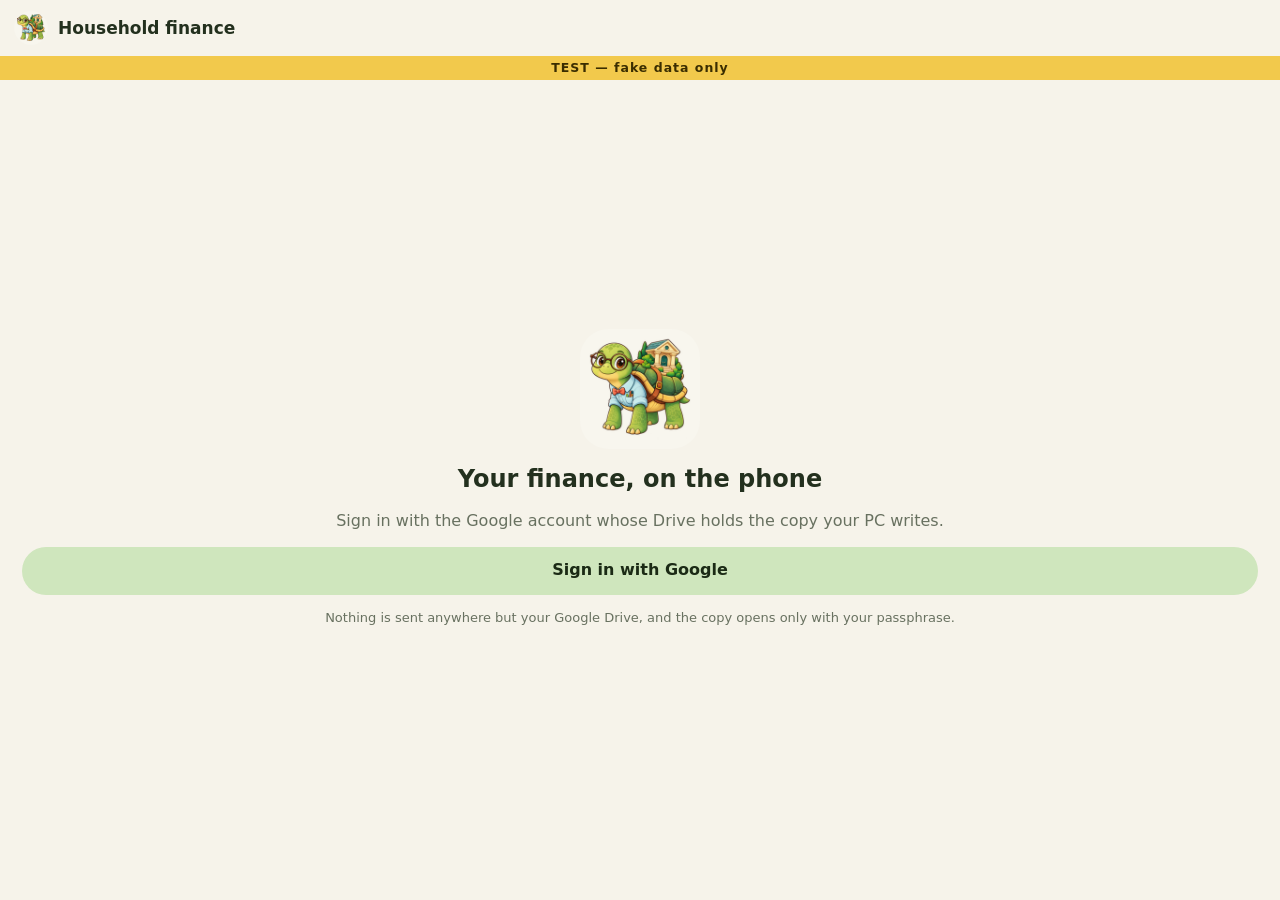
==== beta/index.html @ 58d68648 "Phone app update (beta)" ====
<!doctype html>
<html lang="en">
<head>
<meta charset="utf-8">
<meta name="viewport" content="width=device-width,initial-scale=1,viewport-fit=cover">
<meta name="theme-color" content="#f6f3ea" media="(prefers-color-scheme: light)">
<meta name="theme-color" content="#151a13" media="(prefers-color-scheme: dark)">
<meta name="referrer" content="no-referrer">
<!-- connect-src is the guard that matters: this page can only talk to Google's Drive API. -->
<meta http-equiv="Content-Security-Policy" content="default-src 'self'; script-src 'self' 'unsafe-inline' https://accounts.google.com; connect-src https://www.googleapis.com https://accounts.google.com; frame-src https://accounts.google.com; img-src 'self' data:; style-src 'self' 'unsafe-inline' https://accounts.google.com; worker-src 'self'">
<title>Household finance</title>
<link rel="manifest" href="manifest.webmanifest">
<link rel="icon" href="icon-192.png">
<link rel="apple-touch-icon" href="icon-192.png">
<link rel="stylesheet" href="app.css?v=17">
<script src="https://accounts.google.com/gsi/client" async></script>
<script>
  // If the app script cannot start (an old cached file, no connection), say so instead of showing a blank page.
  window.addEventListener("error", function (e) { window.__bootError = (e.message || "") + (e.filename ? " · " + e.filename.split("/").pop() : ""); });
  setTimeout(function () {
    if (window.__appStarted) return;
    document.getElementById("msg").textContent = "The app did not start" + (window.__bootError ? " (" + window.__bootError + ")" : "") +
      ". A new version may still be on its way: tap Reload, or close the app fully and open it again.";
    var r = document.getElementById("retry"); r.textContent = "Reload"; r.onclick = function () { location.reload(); };
    document.getElementById("resignin").hidden = true;
    document.getElementById("screen-msg").hidden = false;
  }, 6000);
</script>
<script type="module" src="app.js?v=17"></script>
</head>
<body>
<header class="top">
  <img id="turtle" src="icon-192.png" alt="" width="34" height="34">
  <div class="grow"><b>Household finance</b><div id="fresh" class="sub"></div></div>
  <button id="menu-btn" class="icon-btn" aria-label="More" hidden>⋯</button>
</header>

<div id="profile-strip" hidden>TEST — fake data only</div>

<main id="main">
  <section id="screen-start" class="gate" hidden>
    <img src="icon-512.png" alt="" width="120" height="120">
    <h1>Your finance, on the phone</h1>
    <p>Sign in with the Google account whose Drive holds the copy your PC writes.</p>
    <button id="signin" class="primary">Sign in with Google</button>
    <p class="fine">Nothing is sent anywhere but your Google Drive, and the copy opens only with your passphrase.</p>
  </section>
  <section id="screen-unlock" class="gate" hidden>
    <h1>Unlock</h1>
    <p>The passphrase you set on the PC under Settings → Phone.</p>
    <form id="unlock-form" autocomplete="off">
      <input id="pass" type="password" autocomplete="off" placeholder="Passphrase" required>
      <label class="check"><input id="remember" type="checkbox" checked> Remember on this phone for 30 days</label>
      <button id="unlock-btn" class="primary">Unlock</button>
    </form>
    <p id="unlock-msg" class="warn"></p>
  </section>
  <section id="screen-msg" class="gate" hidden>
    <p id="msg"></p>
    <button id="retry" class="primary">Try again</button>
    <button id="resignin" class="ghost">Sign in again</button>
  </section>
  <div id="views" hidden></div>
</main>

<nav id="tabbar" hidden></nav>
<div id="sheet-root"></div>
<div id="toast" role="status" hidden></div>
</body>
</html>
---- beta/app.css ----
/* Phone app (PLAN-44). One screen per tab; detail opens in a bottom sheet. Turtle-banker palette from the PC app. */
:root {
  --bg: #f6f3ea; --card: #fffdf7; --ink: #23301e; --muted: #687160; --line: #e6e0cc;
  --accent: #3f7a35; --accent-ink: #1e3a17; --accent-soft: #e6f1dc; --btn: #cfe6bd;
  --need: #3f7a35; --want: #e07b5c; --save: #3b7dd8; --left: #d9cc9c;
  --warn: #b4532a; --warn-soft: #f8e6dc; --good: #3f7a35;
  --band: #a9cdf3;   /* the planned range on bars: blue, so it never blends into the greens */
  --shadow: 0 1px 2px rgba(40, 50, 30, .06), 0 4px 14px rgba(40, 50, 30, .06);
  --r: 16px; --tab-h: 62px; --top-h: 56px;
  color-scheme: light;
}
@media (prefers-color-scheme: dark) {
  :root {
    --bg: #151a13; --card: #1e251b; --ink: #e8eedf; --muted: #a3ad98; --line: #2f3a2a;
    --accent: #a9d48f; --accent-ink: #e8f3de; --accent-soft: #263222; --btn: #a9d48f;
    --need: #8cc274; --want: #f0937a; --save: #78a9f0; --left: #8c8463;
    --warn: #f0a070; --warn-soft: #3a2519; --good: #a9d48f;
    --band: #3d6fae;
    --shadow: none; color-scheme: dark;
  }
}
* { box-sizing: border-box; -webkit-tap-highlight-color: transparent; }
[hidden] { display: none !important; }
html, body { margin: 0; height: 100%; background: var(--bg); color: var(--ink);
  font: 16px/1.4 system-ui, -apple-system, "Segoe UI", Roboto, Arial, sans-serif; }
body { display: flex; flex-direction: column; height: 100dvh; overflow: hidden; }
button { font: inherit; color: inherit; cursor: pointer; }
.num { font-variant-numeric: tabular-nums; }
.row > .num, .big.num, .mid.num { white-space: nowrap; }
bdi, .he { unicode-bidi: plaintext; }

/* ---- top bar ---- */
.top { display: flex; align-items: center; gap: 10px; height: calc(var(--top-h) + env(safe-area-inset-top, 0px));
  padding: env(safe-area-inset-top, 0px) max(14px, env(safe-area-inset-right, 0px)) 0 max(14px, env(safe-area-inset-left, 0px));
  background: var(--bg); flex: none; }
.top img { border-radius: 50%; background: var(--card); }
.top .grow { flex: 1; min-width: 0; line-height: 1.2; }
.top b { font-size: 17px; }
.sub { font-size: 12.5px; color: var(--muted); white-space: nowrap; overflow: hidden; text-overflow: ellipsis; }
.icon-btn { width: 44px; height: 44px; border-radius: 50%; border: 0; background: transparent; font-size: 22px; line-height: 1; }
.icon-btn:active { background: var(--accent-soft); }

/* ---- the beta / test profile strip (PLAN-52) ---- */
#profile-strip { flex: none; text-align: center; font-size: 12.5px; font-weight: 800; letter-spacing: .08em; padding: 3px 8px;
  background: #f2c94c; color: #3a2d00; }

/* ---- main area: each tab is one screen ---- */
main { flex: 1; min-height: 0; position: relative; }
#views { height: 100%; }
.view { height: 100%; overflow-y: auto; overscroll-behavior: contain;
  padding: 4px max(14px, env(safe-area-inset-right, 0px)) 16px max(14px, env(safe-area-inset-left, 0px));
  display: flex; flex-direction: column; gap: 12px; }
.view > * { flex: none; }

/* ---- bottom tab bar ---- */
#tabbar { flex: none; display: grid; grid-template-columns: repeat(5, 1fr);
  height: calc(var(--tab-h) + env(safe-area-inset-bottom, 0px)); padding-bottom: env(safe-area-inset-bottom, 0px);
  background: var(--card); border-top: 1px solid var(--line); }
#tabbar button { border: 0; background: none; display: flex; flex-direction: column; align-items: center; justify-content: center;
  gap: 2px; font-size: 11.5px; color: var(--muted); position: relative; min-height: 44px; }
#tabbar button svg { width: 24px; height: 24px; }
#tabbar button.on { color: var(--accent); font-weight: 700; }
#tabbar .badge { position: absolute; top: 6px; left: calc(50% + 6px); min-width: 18px; height: 18px; padding: 0 5px;
  border-radius: 9px; background: var(--warn); color: #fff; font-size: 11px; line-height: 18px; font-weight: 700; }

/* ---- cards and rows ---- */
.card { background: var(--card); border-radius: var(--r); box-shadow: var(--shadow); padding: 14px 16px;
  border: 1px solid var(--line); }
.card.tap { cursor: pointer; }
.card.tap:active { transform: scale(.99); }
.kicker { font-size: 12px; letter-spacing: .06em; text-transform: uppercase; color: var(--muted); font-weight: 700; }
.big { font-size: 30px; font-weight: 800; letter-spacing: -.01em; line-height: 1.1; }
.mid { font-size: 20px; font-weight: 700; }
.muted { color: var(--muted); }
.small { font-size: 13.5px; }
.row { display: flex; align-items: center; gap: 10px; min-height: 44px; }
.row .grow { flex: 1; min-width: 0; }
.row .t { white-space: nowrap; overflow: hidden; text-overflow: ellipsis; }
.list > .row + .row { border-top: 1px solid var(--line); }
.see-all { border: 0; background: none; color: var(--accent); font-weight: 700; padding: 10px 0 2px; min-height: 44px; }
.chips { display: flex; gap: 8px; flex-wrap: wrap; }
.chip { border: 1px solid var(--line); background: var(--card); border-radius: 999px; padding: 8px 12px; min-height: 40px;
  font-size: 14px; display: inline-flex; align-items: center; gap: 6px; }
.chip.warn { background: var(--warn-soft); border-color: transparent; color: var(--warn); font-weight: 700; }
.chip.on { background: var(--btn); border-color: transparent; color: #1b2a15; font-weight: 700; }
.pill { font-size: 12px; font-weight: 700; padding: 2px 8px; border-radius: 999px; background: var(--accent-soft); color: var(--accent); }
.pill.warn { background: var(--warn-soft); color: var(--warn); }
.bar { height: 8px; border-radius: 4px; background: var(--line); overflow: hidden; position: relative; }
.bar > i { position: absolute; inset: 0 auto 0 0; border-radius: 4px; background: var(--accent); }
.bar > b { position: absolute; top: -3px; bottom: -3px; width: 2px; background: var(--ink); opacity: .6; }
.split { display: grid; grid-template-columns: 1fr 1fr; gap: 8px 14px; }
.split .v { font-weight: 700; font-size: 17px; }
.dot { width: 10px; height: 10px; border-radius: 50%; flex: none; }

/* ---- buttons ---- */
.primary, .ghost { border-radius: 999px; padding: 12px 22px; font-weight: 700; min-height: 48px; }
.primary { border: 0; background: var(--btn); color: #1b2a15; }
.ghost { border: 1px solid var(--line); background: transparent; color: var(--accent); }
.primary:disabled { opacity: .5; }
.big-btn { width: 100%; min-height: 52px; border-radius: 14px; border: 1px solid var(--line); background: var(--card);
  font-weight: 700; text-align: left; padding: 10px 14px; }
.big-btn.suggest { background: var(--btn); border-color: transparent; color: #1b2a15; }

/* ---- tick boxes (routine) ---- */
.tick { width: 28px; height: 28px; border-radius: 8px; border: 2px solid var(--accent); background: transparent; flex: none;
  display: grid; place-items: center; color: #fff; font-size: 16px; padding: 0; }
.tick.done { background: var(--accent); }
.tick.auto { border-style: dashed; opacity: .55; }
.done-t { text-decoration: line-through; color: var(--muted); }

/* ---- the month switcher ---- */
.switcher { display: flex; align-items: center; justify-content: space-between; gap: 8px; }
.switcher .label { font-weight: 800; font-size: 18px; }
.arrow { width: 44px; height: 44px; border-radius: 50%; border: 1px solid var(--line); background: var(--card); font-size: 18px; }
.arrow:disabled { opacity: .35; }

/* ---- donut + legend ---- */
.donut-row { display: grid; grid-template-columns: 132px 1fr; gap: 14px; align-items: center; }
.donut-row > div:first-child svg { display: block; }
.donut-row svg[viewBox="0 0 132 132"] { width: 132px; height: 132px; }
.ring svg { width: 96px; height: 96px; }

/* ---- pots carousel ---- */
.pots { display: grid; grid-auto-flow: column; grid-auto-columns: 72%; gap: 10px; overflow-x: auto;
  scroll-snap-type: x mandatory; padding: 2px 2px 6px; margin: 0 -2px; scrollbar-width: none; }
.pots::-webkit-scrollbar { display: none; }
.pot { scroll-snap-align: start; }

/* ---- review card ---- */
.rv { display: flex; flex-direction: column; gap: 12px; }
.rv .desc { font-size: 20px; font-weight: 800; line-height: 1.25; }
.cat-grid { display: grid; grid-template-columns: 1fr 1fr; gap: 8px; }
.cat-grid .big-btn { font-size: 14.5px; min-height: 48px; }
.switch-row { display: flex; align-items: center; justify-content: space-between; gap: 10px; min-height: 44px; }

/* ---- sheets ---- */
.backdrop { position: fixed; inset: 0; background: rgba(15, 20, 12, .42); z-index: 20; animation: fade .18s ease-out; }
.sheet { position: fixed; left: 0; right: 0; bottom: 0; z-index: 21; max-height: 88dvh; display: flex; flex-direction: column;
  background: var(--bg); border-radius: 20px 20px 0 0; box-shadow: 0 -8px 30px rgba(0,0,0,.18);
  padding-bottom: env(safe-area-inset-bottom, 0px); animation: up .22s cubic-bezier(.2, .8, .2, 1); }
.sheet .grab { width: 40px; height: 5px; border-radius: 3px; background: var(--line); margin: 8px auto 2px; flex: none; }
.sheet header { display: flex; align-items: center; gap: 8px; padding: 4px 8px 8px 18px; flex: none; }
.sheet header h2 { flex: 1; margin: 0; font-size: 19px; min-width: 0; overflow: hidden; text-overflow: ellipsis; white-space: nowrap; }
.sheet .body { overflow-y: auto; overscroll-behavior: contain; padding: 0 16px 18px; display: flex; flex-direction: column; gap: 12px; }
@keyframes up { from { transform: translateY(100%); } to { transform: none; } }
@keyframes fade { from { opacity: 0; } to { opacity: 1; } }
@media (prefers-reduced-motion: reduce) { .sheet, .backdrop { animation: none; } }

/* ---- forms inside sheets ---- */
.field { display: flex; flex-direction: column; gap: 6px; }
.field label { font-size: 13.5px; color: var(--muted); font-weight: 700; }
input[type=number], input[type=search], input[type=password], input[type=text], input[type=date], select {
  font: inherit; font-size: 17px; padding: 12px 14px; border-radius: 12px; border: 1px solid var(--line);
  background: var(--card); color: var(--ink); width: 100%; min-height: 48px; }
input[type=range] { width: 100%; accent-color: var(--accent); height: 32px; }
.seg { display: grid; grid-auto-flow: column; grid-auto-columns: 1fr; gap: 4px; background: var(--card); border: 1px solid var(--line);
  border-radius: 12px; padding: 4px; }
.seg button { border: 0; background: transparent; border-radius: 9px; min-height: 40px; font-size: 14px; font-weight: 600; color: var(--muted); }
.seg button.on { background: var(--btn); color: #1b2a15; }
.answer { background: var(--accent-soft); border-radius: 14px; padding: 12px 14px; }

/* ---- gates (sign in / unlock / message) ---- */
.gate { height: 100%; overflow-y: auto; display: flex; flex-direction: column; justify-content: center; align-items: stretch;
  gap: 14px; padding: 16px max(22px, env(safe-area-inset-right, 0px)) 40px max(22px, env(safe-area-inset-left, 0px)); text-align: center; }
.gate img { align-self: center; border-radius: 28px; }
.gate h1 { font-size: 24px; margin: 0; }
.gate p { margin: 0; color: var(--muted); }
.gate .fine { font-size: 13px; }
.check { display: flex; gap: 8px; align-items: center; justify-content: center; font-size: 14px; color: var(--muted); }
.warn { color: var(--warn); }
#unlock-form { display: flex; flex-direction: column; gap: 12px; }

#toast { position: fixed; left: 14px; right: 14px; z-index: 30; bottom: calc(var(--tab-h) + env(safe-area-inset-bottom, 0px) + 10px);
  background: var(--ink); color: var(--bg); border-radius: 14px; padding: 12px 16px; font-size: 14.5px;
  display: flex; align-items: center; gap: 12px; }
#toast button { margin-left: auto; border: 0; background: none; color: var(--btn); font-weight: 800; min-height: 36px; }
.empty { text-align: center; color: var(--muted); padding: 28px 10px; display: flex; flex-direction: column; align-items: center; gap: 10px; }
.empty img { width: 84px; height: 84px; }

.says { display: -webkit-box; -webkit-line-clamp: 2; -webkit-box-orient: vertical; overflow: hidden; }
.chips.one-line { flex-wrap: nowrap; overflow-x: auto; scrollbar-width: none; margin-right: -16px; padding-right: 16px; }
.chips.one-line::-webkit-scrollbar { display: none; }
.chips.one-line .chip { flex: none; }
.nw { white-space: nowrap; }

/* PLAN-46: rows that open into the holdings behind them */
.xp-head { display: flex; align-items: center; gap: 8px; width: 100%; border: 0; background: none; color: inherit;
  font: inherit; text-align: left; padding: 6px 0; min-height: 44px; cursor: pointer; }
.xp-head .chev { color: var(--muted); transition: transform .15s; flex: none; }
.xp[data-open] > .xp-head .chev { transform: rotate(90deg); }
.xp-body { border-left: 3px solid var(--band); margin: 2px 0 8px 4px; padding: 2px 0 2px 10px; display: flex; flex-direction: column; gap: 8px; }
.xp-item .nm { font-weight: 700; font-size: 14px; }
.xp-item .why { font-size: 12.5px; color: var(--muted); line-height: 1.35; }
.bar > .band { position: absolute; top: 0; bottom: 0; background: var(--band); border-radius: 4px; }
.bar > .aim { position: absolute; top: -3px; bottom: -3px; width: 2px; margin-left: -1px; background: var(--ink); opacity: .55; }
.xp-head > .grow { flex: 1 1 auto; min-width: 0; }

/* PLAN-47: filling in what is missing */
.fill-form { display: flex; flex-direction: column; gap: 10px; }
.fill-form .two { display: grid; grid-template-columns: 1fr 1fr; gap: 10px; }
.links { display: flex; gap: 8px; flex-wrap: wrap; }
.links a { text-decoration: none; }
.sent-ok { color: var(--good); font-weight: 700; font-size: 13.5px; }
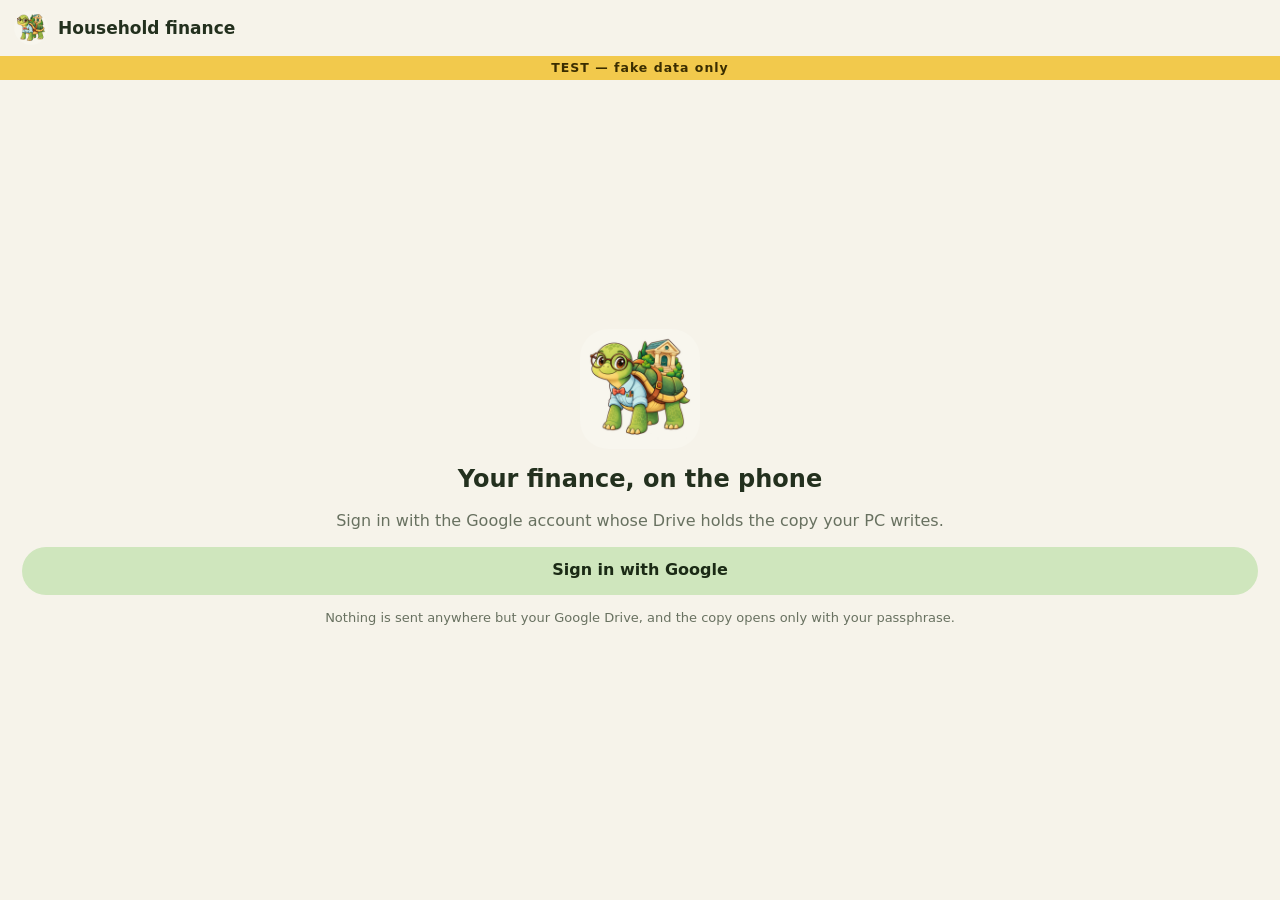
==== commit 28733879: "Phone app update (beta)" ====
--- a/beta/index.html
+++ b/beta/index.html
@@ -12,7 +12,7 @@
 <link rel="manifest" href="manifest.webmanifest">
 <link rel="icon" href="icon-192.png">
 <link rel="apple-touch-icon" href="icon-192.png">
-<link rel="stylesheet" href="app.css?v=17">
+<link rel="stylesheet" href="app.css?v=18">
 <script src="https://accounts.google.com/gsi/client" async></script>
 <script>
   // If the app script cannot start (an old cached file, no connection), say so instead of showing a blank page.
@@ -26,7 +26,7 @@
     document.getElementById("screen-msg").hidden = false;
   }, 6000);
 </script>
-<script type="module" src="app.js?v=17"></script>
+<script type="module" src="app.js?v=18"></script>
 </head>
 <body>
 <header class="top">
@@ -35,6 +35,7 @@
   <button id="menu-btn" class="icon-btn" aria-label="More" hidden>⋯</button>
 </header>
 
+<div id="sync-banner" hidden><span id="sync-text" class="grow"></span><button id="sync-send">Send</button></div>
 <div id="profile-strip" hidden>TEST — fake data only</div>
 
 <main id="main">
--- a/beta/app.css
+++ b/beta/app.css
@@ -40,6 +40,12 @@
 .icon-btn { width: 44px; height: 44px; border-radius: 50%; border: 0; background: transparent; font-size: 22px; line-height: 1; }
 .icon-btn:active { background: var(--accent-soft); }
 
+/* ---- what waits on the phone (PLAN-55) ---- */
+#sync-banner { flex: none; display: flex; align-items: center; gap: 10px; padding: 6px 14px; background: var(--warn-soft);
+  color: var(--ink); font-size: 13.5px; font-weight: 600; }
+#sync-banner .grow { flex: 1; min-width: 0; }
+#sync-banner button { border: 0; border-radius: 14px; background: var(--accent); color: #fff; padding: 6px 16px; font-weight: 700; min-height: 32px; }
+
 /* ---- the beta / test profile strip (PLAN-52) ---- */
 #profile-strip { flex: none; text-align: center; font-size: 12.5px; font-weight: 800; letter-spacing: .08em; padding: 3px 8px;
   background: #f2c94c; color: #3a2d00; }
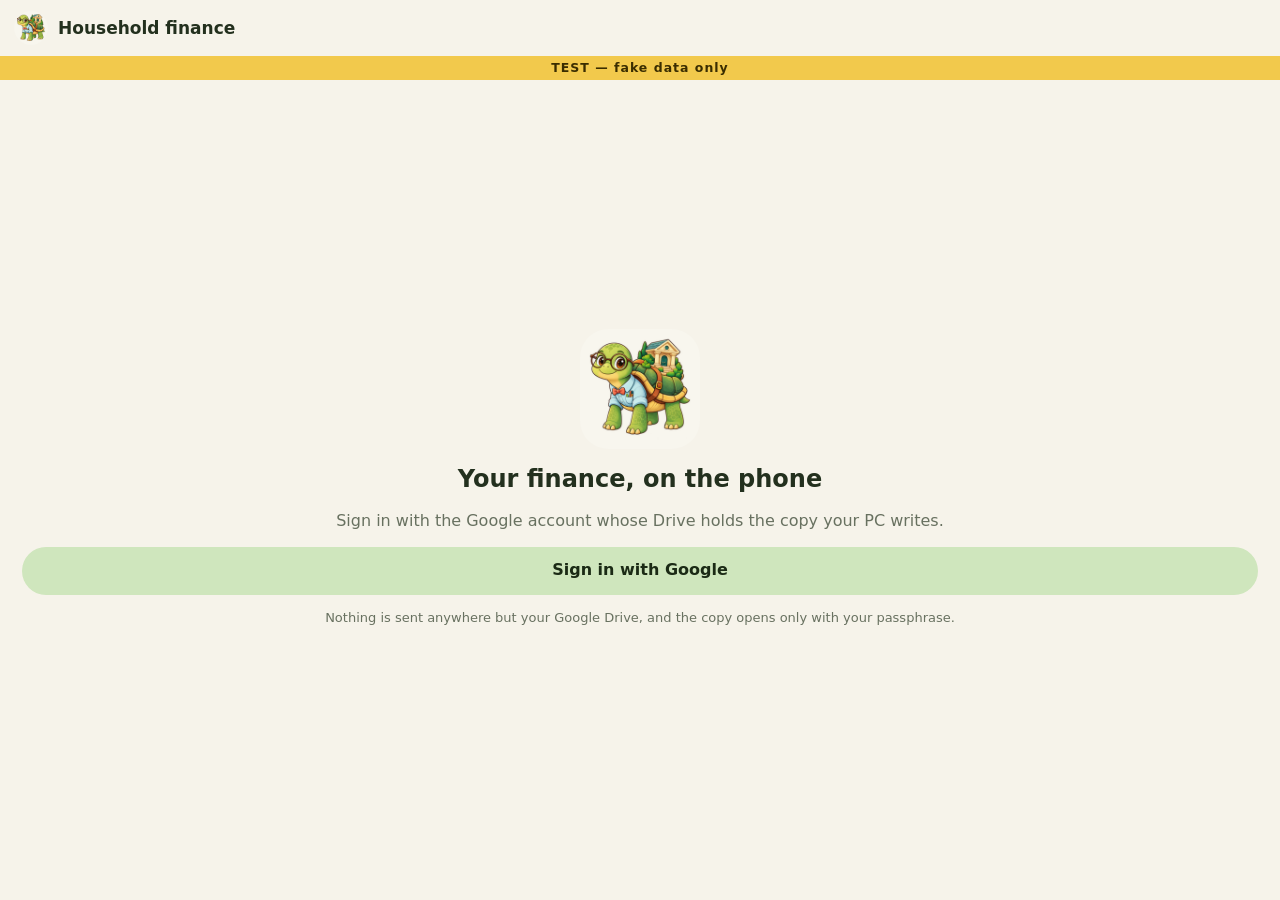
==== commit 6998a457: "Phone app update (beta)" ====
--- a/beta/index.html
+++ b/beta/index.html
@@ -12,7 +12,7 @@
 <link rel="manifest" href="manifest.webmanifest">
 <link rel="icon" href="icon-192.png">
 <link rel="apple-touch-icon" href="icon-192.png">
-<link rel="stylesheet" href="app.css?v=18">
+<link rel="stylesheet" href="app.css?v=19">
 <script src="https://accounts.google.com/gsi/client" async></script>
 <script>
   // If the app script cannot start (an old cached file, no connection), say so instead of showing a blank page.
@@ -26,7 +26,7 @@
     document.getElementById("screen-msg").hidden = false;
   }, 6000);
 </script>
-<script type="module" src="app.js?v=18"></script>
+<script type="module" src="app.js?v=19"></script>
 </head>
 <body>
 <header class="top">
--- a/beta/app.css
+++ b/beta/app.css
@@ -40,6 +40,13 @@
 .icon-btn { width: 44px; height: 44px; border-radius: 50%; border: 0; background: transparent; font-size: 22px; line-height: 1; }
 .icon-btn:active { background: var(--accent-soft); }
 
+/* ---- receipts (PLAN-56) ---- */
+.entry { border-bottom: 1px solid var(--line); padding: 8px 0; display: flex; flex-direction: column; gap: 2px; }
+.entry-top { display: flex; justify-content: space-between; align-items: center; gap: 8px; }
+.state { font-size: 12px; font-weight: 800; padding: 2px 10px; border-radius: 10px; background: var(--accent-soft); color: var(--accent-ink); }
+.state-waiting { background: var(--warn-soft); color: var(--warn); }
+.state-refused { background: var(--warn); color: #fff; }
+
 /* ---- what waits on the phone (PLAN-55) ---- */
 #sync-banner { flex: none; display: flex; align-items: center; gap: 10px; padding: 6px 14px; background: var(--warn-soft);
   color: var(--ink); font-size: 13.5px; font-weight: 600; }
